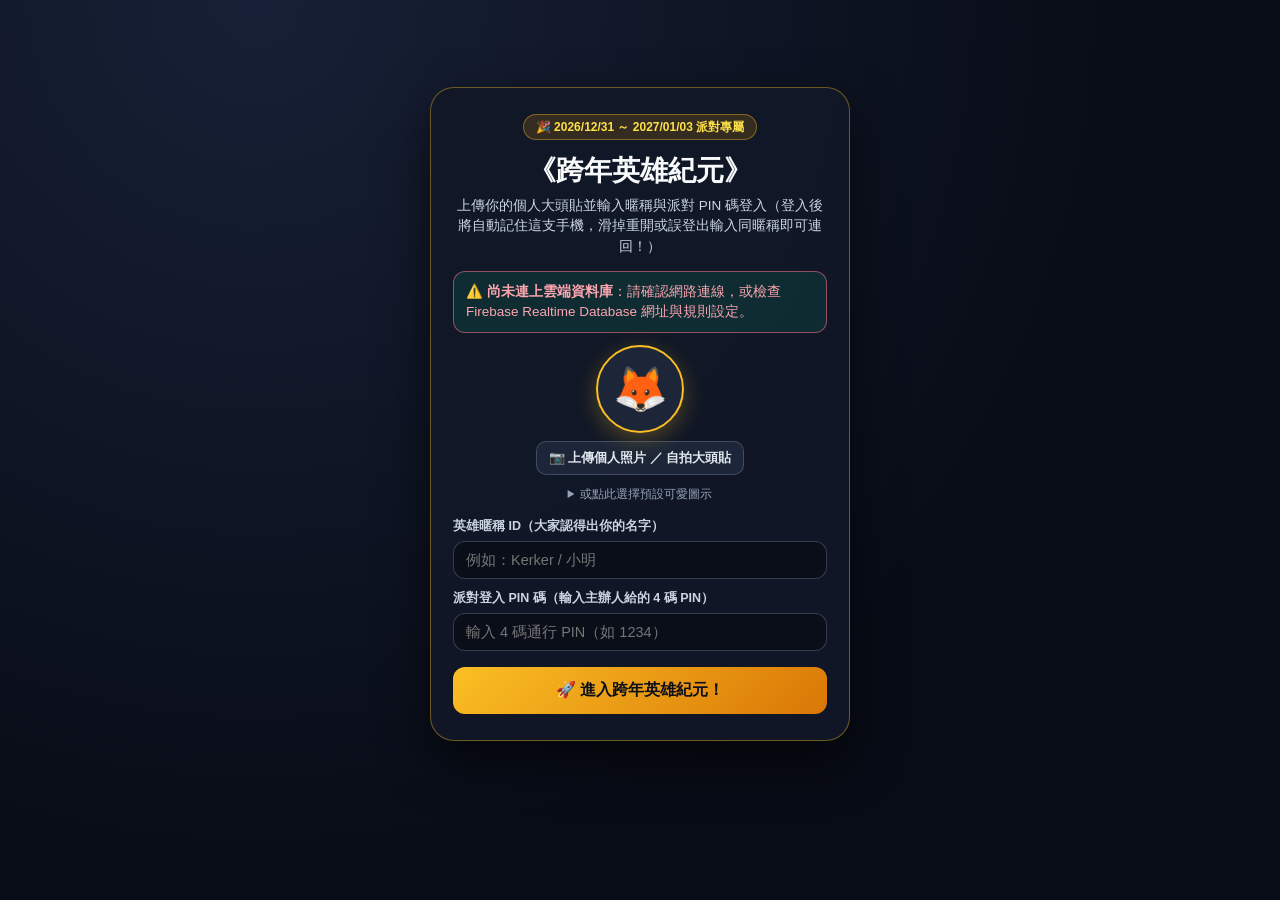
==== assets/web/index.html @ 6f7a02ef "Add files via upload" ====
<!DOCTYPE html>
<html lang="zh-Hant">
<head>
  <meta charset="UTF-8">
  <meta name="viewport" content="width=device-width, initial-scale=1.0, maximum-scale=5.0, user-scalable=yes, viewport-fit=cover">
  <meta name="apple-mobile-web-app-capable" content="yes">
  <meta name="apple-mobile-web-app-status-bar-style" content="black-translucent">
  <meta name="theme-color" content="#080c16">
  <link rel="manifest" href="manifest.json">
  <link rel="apple-touch-icon" href="assets/app_icon_192.png">
  <link rel="icon" type="image/png" href="assets/app_icon_192.png">
  <title>跨年英雄紀元 2026 ➜ 2027</title>
  <link rel="stylesheet" href="css/app.css">
</head>
<body>
  <div id="app-root">
    <div style="min-height:90vh;display:flex;align-items:center;justify-content:center;color:#fbbf24;font-weight:800;">
      🥂 正在載入《跨年英雄紀元》…
    </div>
  </div>

  <!-- 通用底部彈出視窗 -->
  <div id="party-modal" class="modal-backdrop hidden" onclick="if(event.target===this) PartyGamesUI.closeModal()">
    <div id="party-modal-body" class="modal-sheet"></div>
  </div>

  <!-- 高清攻略圖卡全螢幕點擊放大檢視器 -->
  <div id="zoom-lightbox" class="zoom-lightbox hidden" onclick="if(event.target===this) PartyApp.closeImageZoom()">
    <div class="zoom-topbar">
      <span id="zoom-title" class="zoom-title-txt">📖 攻略圖卡放大檢視</span>
      <div class="zoom-controls">
        <button class="btn btn-secondary btn-xs" onclick="PartyApp.setImageZoomScale(1)">1x</button>
        <button class="btn btn-secondary btn-xs" onclick="PartyApp.setImageZoomScale(1.85)">2x</button>
        <button class="btn btn-secondary btn-xs" onclick="PartyApp.setImageZoomScale(2.7)">3x</button>
        <button class="btn btn-gold btn-xs" onclick="PartyApp.closeImageZoom()">✕ 關閉</button>
      </div>
    </div>
    <div id="zoom-scroll-area" class="zoom-scroll-area">
      <img id="zoom-target-img" src="" alt="放大檢視" class="zoom-target-img" onclick="PartyApp.cycleImageZoomScale()">
    </div>
    <div class="zoom-hint-bar">💡 點擊圖片或上方 1x / 2x / 3x 切換放大倍率，單指滑動捲動閱讀，亦支援雙指縮放</div>
  </div>

  <!-- 賽局結束 3 秒勝負開獎彈窗 (不跳動畫面捲軸！) -->
  <div id="result-splash" class="result-splash hidden" onclick="PartyApp.closeResultSplash()">
    <div id="result-splash-card" class="result-splash-card" onclick="event.stopPropagation()"></div>
  </div>

  <!-- 頂部浮動通知 Toast -->
  <div id="app-toast" class="toast"></div>

  <script src="js/questionBanks.js"></script>
  <script src="js/config.js"></script>
  <script src="js/db.js"></script>
  <script src="js/engine.js"></script>
  <script src="js/partyGames.js"></script>
  <script src="js/themeGames.js"></script>
  <script src="js/gmConsole.js"></script>
  <script src="js/app.js"></script>
</body>
</html>
---- assets/web/css/app.css ----
:root {
  --bg: #080c16;
  --card: #111827;
  --card-2: #192236;
  --border: rgba(148, 163, 184, 0.22);
  --gold: #fbbf24;
  --gold-deep: #d97706;
  --cyan: #38bdf8;
  --rose: #fb7185;
  --emerald: #34d399;
  --text: #f8fafc;
  --muted: #94a3b8;
}

* {
  box-sizing: border-box;
  margin: 0;
  padding: 0;
  -webkit-tap-highlight-color: transparent;
}

html, body {
  width: 100%;
  max-width: 100%;
  overflow-x: hidden;
  background: radial-gradient(circle at 20% 0%, #172036 0%, #080c16 65%);
  color: var(--text);
  font-family: -apple-system, BlinkMacSystemFont, "Noto Sans TC", "PingFang TC", "Microsoft JhengHei", sans-serif;
  font-size: 15px;
  line-height: 1.5;
  min-height: 100vh;
}

.top-bar {
  position: sticky;
  top: 0;
  z-index: 50;
  background: rgba(11, 15, 25, 0.92);
  backdrop-filter: blur(12px);
  border-bottom: 1px solid rgba(251, 191, 36, 0.25);
  padding: calc(10px + env(safe-area-inset-top, 0px)) 14px 10px 14px;
}

.brand-row {
  max-width: 560px;
  margin: 0 auto;
  display: flex;
  justify-content: space-between;
  align-items: center;
  gap: 8px;
}

.brand-logo {
  font-weight: 900;
  font-size: 16.5px;
  color: #fff;
  letter-spacing: 0.3px;
  flex-shrink: 0;
  white-space: nowrap;
}

.top-status-group {
  display: flex;
  align-items: center;
  justify-content: flex-end;
  gap: 6px;
  min-width: 0;
  flex: 1;
}

.scene-indicator {
  font-size: 11.5px;
  font-weight: 700;
  padding: 3px 9px;
  border-radius: 999px;
  background: rgba(251, 191, 36, 0.16);
  border: 1px solid rgba(251, 191, 36, 0.4);
  color: #fde047;
  min-width: 0;
  max-width: 100%;
  white-space: nowrap;
  overflow: hidden;
  text-overflow: ellipsis;
}

.top-my-pt {
  font-size: 12px;
  font-weight: 900;
  color: #fef08a;
  background: rgba(245, 158, 11, 0.2);
  border: 1px solid rgba(251, 191, 36, 0.5);
  border-radius: 999px;
  padding: 3px 9px;
  cursor: pointer;
  white-space: nowrap;
  flex-shrink: 0;
}

.scene-indicator.sc-pre_event { background: rgba(56,189,248,0.16); border-color: rgba(56,189,248,0.45); color: #7dd3fc; }
.scene-indicator.sc-dining { background: rgba(16,185,129,0.18); border-color: rgba(52,211,153,0.45); color: #6ee7b7; }
.scene-indicator.sc-happy_hour { background: rgba(244,63,94,0.22); border-color: rgba(251,113,133,0.55); color: #fda4af; }
.scene-indicator.sc-viewer { background: rgba(168,85,247,0.22); border-color: rgba(192,132,252,0.55); color: #e9d5ff; }

.main-container {
  max-width: 560px;
  margin: 0 auto;
  padding: 14px 14px calc(86px + env(safe-area-inset-bottom, 0px)) 14px;
}

.bottom-nav {
  position: fixed;
  bottom: 0;
  left: 0;
  right: 0;
  z-index: 60;
  background: rgba(11, 15, 25, 0.96);
  backdrop-filter: blur(14px);
  border-top: 1px solid rgba(148, 163, 184, 0.2);
  display: grid;
  grid-template-columns: repeat(3, 1fr);
  max-width: 560px;
  margin: 0 auto;
  padding: 6px 8px calc(6px + env(safe-area-inset-bottom, 0px)) 8px;
}

.nav-item {
  background: none;
  border: none;
  color: var(--muted);
  display: flex;
  flex-direction: column;
  align-items: center;
  gap: 2px;
  font-size: 11.5px;
  font-weight: 700;
  padding: 4px 0;
  cursor: pointer;
}

.nav-item.active {
  color: var(--gold);
}

.nav-icon {
  font-size: 20px;
  position: relative;
}

.nav-dot {
  position: absolute;
  top: -3px;
  right: -10px;
  background: #e11d48;
  color: #fff;
  font-size: 10px;
  font-weight: 900;
  border-radius: 999px;
  padding: 0 5px;
  line-height: 15px;
}

/* Cards & Typography */
.section-card, .hero-profile-card, .table-card, .theme-stage-card {
  background: linear-gradient(180deg, rgba(23, 32, 53, 0.92) 0%, rgba(15, 22, 38, 0.95) 100%);
  border: 1px solid var(--border);
  border-radius: 18px;
  padding: 15px;
  margin-bottom: 13px;
  box-shadow: 0 10px 28px rgba(0, 0, 0, 0.35);
}

.hero-profile-card {
  border-color: rgba(251, 191, 36, 0.42);
}

.section-title {
  font-size: 16px;
  font-weight: 800;
  color: #fff;
  margin-bottom: 8px;
}

.sub-label {
  display: block;
  font-size: 12.5px;
  font-weight: 700;
  color: #cbd5e1;
  margin-bottom: 5px;
}

.muted-sm { font-size: 13.5px; color: #cbd5e1; }
.muted-xs { font-size: 12px; color: var(--muted); }
.gold-text { color: var(--gold); font-weight: 800; }
.cyan-text { color: var(--cyan); font-weight: 800; }

/* Onboarding */
.onboard-wrap {
  min-height: 92vh;
  display: flex;
  align-items: center;
  justify-content: center;
  padding: 18px;
}

.onboard-card {
  width: 100%;
  max-width: 420px;
  background: rgba(17, 24, 39, 0.95);
  border: 1.5px solid rgba(251, 191, 36, 0.4);
  border-radius: 24px;
  padding: 26px 22px;
  text-align: center;
  box-shadow: 0 20px 50px rgba(0, 0, 0, 0.6);
}

.eyebrow-tag {
  display: inline-block;
  font-size: 12px;
  font-weight: 700;
  color: #fde047;
  background: rgba(245, 158, 11, 0.16);
  border: 1px solid rgba(251, 191, 36, 0.4);
  padding: 3px 12px;
  border-radius: 999px;
}

.avatar-upload-placeholder {
  width: 82px;
  height: 82px;
  border-radius: 50%;
  border: 2px dashed rgba(251, 191, 36, 0.55);
  display: flex;
  flex-direction: column;
  align-items: center;
  justify-content: center;
  gap: 2px;
  color: #fde047;
  background: rgba(30, 41, 59, 0.6);
  font-size: 22px;
  line-height: 1.2;
}
.avatar-upload-placeholder small {
  font-size: 12px;
  font-weight: 700;
}

.avatar-img {
  border-radius: 50%;
  object-fit: cover;
  vertical-align: middle;
  background: #1e293b;
}

.avatar-fallback {
  display: inline-flex;
  align-items: center;
  justify-content: center;
  border-radius: 50%;
  background: linear-gradient(135deg, #d97706, #b45309);
  color: #fff;
  font-weight: 800;
  vertical-align: middle;
}

.avatar-emoji {
  display: inline-flex;
  align-items: center;
  justify-content: center;
  border-radius: 50%;
  background: radial-gradient(circle at 30% 25%, #273552 0%, #111827 85%);
  border: 1.5px solid rgba(251, 191, 36, 0.55);
  vertical-align: middle;
  line-height: 1;
  user-select: none;
  flex-shrink: 0;
}

.emoji-picker-grid {
  display: grid;
  grid-template-columns: repeat(6, 1fr);
  gap: 7px;
  margin-top: 8px;
}

.emoji-pick-btn {
  background: rgba(15, 23, 42, 0.85);
  border: 1.5px solid rgba(148, 163, 184, 0.25);
  border-radius: 12px;
  font-size: 23px;
  padding: 7px 0;
  cursor: pointer;
  line-height: 1.1;
  transition: transform 0.1s ease, border-color 0.15s ease;
}

.emoji-pick-btn.selected {
  border-color: var(--gold);
  background: rgba(245, 158, 11, 0.24);
  box-shadow: 0 0 12px rgba(251, 191, 36, 0.35);
  transform: scale(1.06);
}

.avatar-edit-dot {
  position: absolute;
  bottom: -2px;
  right: -2px;
  background: #0f172a;
  border: 1px solid var(--gold);
  border-radius: 50%;
  font-size: 12px;
  padding: 2px 4px;
}

/* Buttons & Inputs */
.input-dark {
  width: 100%;
  background: rgba(9, 13, 24, 0.85);
  border: 1px solid rgba(148, 163, 184, 0.32);
  color: #fff;
  border-radius: 12px;
  padding: 10px 12px;
  font-size: 14.5px;
  outline: none;
}

.input-dark:focus {
  border-color: var(--gold);
}

.btn {
  border: none;
  border-radius: 12px;
  padding: 10px 14px;
  font-size: 14.5px;
  font-weight: 800;
  cursor: pointer;
  transition: transform 0.08s ease, opacity 0.15s ease;
}

.btn:active { transform: scale(0.97); }
.btn:disabled { opacity: 0.45; cursor: not-allowed; }

.btn-gold { background: linear-gradient(135deg, #fbbf24, #d97706); color: #0b0f19; }
.btn-primary { background: linear-gradient(135deg, #38bdf8, #0284c7); color: #fff; }
.btn-emerald { background: linear-gradient(135deg, #34d399, #059669); color: #052e16; }
.btn-rose { background: linear-gradient(135deg, #fb7185, #e11d48); color: #fff; }
.btn-cyan { background: linear-gradient(135deg, #38bdf8, #0369a1); color: #fff; }
.btn-danger { background: rgba(225, 29, 72, 0.22); border: 1px solid rgba(251, 113, 133, 0.5); color: #fda4af; }
.btn-secondary { background: rgba(30, 41, 59, 0.9); border: 1px solid rgba(148, 163, 184, 0.3); color: #e2e8f0; }
.btn-ghost { background: transparent; border: 1px solid rgba(148, 163, 184, 0.28); color: #cbd5e1; }
.btn-sm { padding: 7px 12px; font-size: 13px; border-radius: 10px; }
.btn-xs { padding: 5px 10px; font-size: 12px; border-radius: 8px; }

.btn-icon {
  background: rgba(30, 41, 59, 0.8);
  border: 1px solid var(--border);
  color: #e2e8f0;
  border-radius: 8px;
  padding: 4px 8px;
  cursor: pointer;
}

.btn-copy {
  background: rgba(56, 189, 248, 0.18);
  border: 1px solid rgba(56, 189, 248, 0.4);
  color: #7dd3fc;
  border-radius: 6px;
  padding: 2px 8px;
  font-size: 11.5px;
  margin-left: 6px;
  cursor: pointer;
}

/* Dashboard Elements */
.profile-top {
  display: flex;
  align-items: center;
  gap: 12px;
  margin-bottom: 12px;
}

.room-pill {
  font-size: 12px;
  font-weight: 700;
  background: rgba(56, 189, 248, 0.16);
  border: 1px solid rgba(56, 189, 248, 0.38);
  color: #7dd3fc;
  padding: 2px 9px;
  border-radius: 999px;
}

.blind-stats-grid {
  display: grid;
  grid-template-columns: 1fr 1fr;
  gap: 10px;
}

.stat-tile {
  background: rgba(9, 13, 24, 0.72);
  border: 1px solid rgba(148, 163, 184, 0.2);
  border-radius: 14px;
  padding: 10px 12px;
}

.stat-label { font-size: 12px; color: var(--muted); }
.stat-val { font-size: 20px; margin-top: 2px; }

.thigh-locked-bar {
  margin-top: 10px;
  padding: 9px 12px;
  border-radius: 12px;
  background: rgba(30, 41, 59, 0.65);
  border: 1px dashed rgba(148, 163, 184, 0.35);
  font-size: 12.5px;
  color: #cbd5e1;
  text-align: center;
}

.peek-card {
  background: linear-gradient(135deg, rgba(245, 158, 11, 0.15), rgba(124, 58, 237, 0.15));
  border: 1.5px dashed rgba(251, 191, 36, 0.55);
  border-radius: 14px;
  padding: 11px 14px;
  text-align: center;
  cursor: pointer;
  user-select: none;
}

.peek-card .peek-secret { display: none; }
.peek-card.revealed .peek-hint { display: none; }
.peek-card.revealed .peek-secret { display: block; color: #fef08a; font-weight: 700; }

.thigh-reveal-row {
  display: flex;
  justify-content: space-around;
  flex-wrap: wrap;
  gap: 8px;
}

.villa-grid {
  display: flex;
  flex-direction: column;
  gap: 6px;
  font-size: 13.5px;
}

.villa-grid code {
  background: rgba(9, 13, 24, 0.8);
  padding: 2px 6px;
  border-radius: 6px;
  color: #fde047;
}

.members-wall {
  display: grid;
  grid-template-columns: repeat(auto-fill, minmax(82px, 1fr));
  gap: 10px;
}

.member-tile {
  background: rgba(9, 13, 24, 0.65);
  border: 1px solid rgba(148, 163, 184, 0.18);
  border-radius: 14px;
  padding: 10px 6px;
  text-align: center;
}

.member-name {
  font-weight: 700;
  font-size: 13px;
  margin-top: 5px;
  white-space: nowrap;
  overflow: hidden;
  text-overflow: ellipsis;
}

.badge-earned {
  display: inline-block;
  background: rgba(245, 158, 11, 0.2);
  border: 1px solid rgba(251, 191, 36, 0.5);
  color: #fde047;
  border-radius: 999px;
  padding: 3px 10px;
  font-size: 12.5px;
  font-weight: 700;
}

.timeline-list {
  display: flex;
  flex-direction: column;
  gap: 8px;
}

.timeline-item {
  display: flex;
  gap: 10px;
  padding: 9px 10px;
  border-radius: 12px;
  background: rgba(9, 13, 24, 0.55);
  border: 1px solid rgba(148, 163, 184, 0.15);
}

.timeline-item.current {
  border-color: var(--gold);
  background: rgba(245, 158, 11, 0.14);
}

.tl-time {
  min-width: 84px;
  font-size: 11.5px;
  color: #fde047;
}

.tl-title { font-weight: 700; font-size: 13.5px; }

/* Stage & Party Game Tables */
.party-banner {
  background: linear-gradient(135deg, rgba(30, 41, 59, 0.9), rgba(15, 23, 42, 0.95));
  border: 1.5px solid rgba(251, 191, 36, 0.4);
  border-radius: 18px;
  padding: 14px;
  margin-bottom: 12px;
}

.party-banner.happy-hour, .hh-border {
  border-color: rgba(244, 63, 94, 0.7) !important;
  box-shadow: 0 0 22px rgba(244, 63, 94, 0.22);
}

.party-banner-top, .table-header, .ss-top {
  display: flex;
  justify-content: space-between;
  align-items: center;
  gap: 8px;
  flex-wrap: wrap;
}

.scene-pill, .badge-pill {
  display: inline-block;
  padding: 3px 10px;
  border-radius: 999px;
  font-size: 12px;
  font-weight: 800;
  background: rgba(56, 189, 248, 0.18);
  color: #7dd3fc;
}

.pill-gold { background: rgba(245, 158, 11, 0.22); color: #fde047; }
.pill-fire { background: rgba(225, 29, 72, 0.28); color: #fda4af; }
.pill-pink { background: rgba(236, 72, 153, 0.24); color: #f9a8d4; }
.pill-cyan { background: rgba(14, 165, 233, 0.22); color: #7dd3fc; }

.hh-tag {
  display: inline-block;
  background: #e11d48;
  color: #fff;
  font-size: 11px;
  font-weight: 800;
  padding: 2px 7px;
  border-radius: 6px;
  margin-left: 4px;
}

.status-badge {
  font-size: 12px;
  font-weight: 800;
  padding: 3px 9px;
  border-radius: 8px;
  background: rgba(251, 191, 36, 0.18);
  color: #fde047;
}

.game-chip { font-weight: 800; font-size: 16px; color: #fff; }

.part-chips {
  display: flex;
  flex-wrap: wrap;
  gap: 6px;
}

.part-chip {
  display: inline-flex;
  align-items: center;
  gap: 5px;
  background: rgba(9, 13, 24, 0.78);
  border: 1px solid rgba(148, 163, 184, 0.28);
  border-radius: 999px;
  padding: 4px 10px 4px 5px;
  font-size: 12.5px;
}

.part-chip.scoring { border-color: rgba(52, 211, 153, 0.5); }
.part-chip.fun-only { border-style: dashed; opacity: 0.85; }
.part-chip small { color: var(--gold); font-size: 11px; }
.team-badge { font-style: normal; font-size: 11px; background: rgba(56,189,248,0.2); color: #7dd3fc; padding: 0 5px; border-radius: 4px; }

.open-actions { margin-top: 10px; display: flex; flex-direction: column; gap: 8px; }
.host-row { display: flex; gap: 8px; flex-wrap: wrap; align-items: center; }

.betting-panel {
  margin-top: 12px;
  padding-top: 10px;
  border-top: 1px dashed rgba(148, 163, 184, 0.25);
}

.bet-header {
  display: flex;
  justify-content: space-between;
  flex-wrap: wrap;
  font-size: 12.5px;
  font-weight: 700;
  color: #fde047;
  margin-bottom: 6px;
}

.bet-btn-grid, .grid-2-btns, .owner-pick-grid {
  display: grid;
  grid-template-columns: repeat(2, 1fr);
  gap: 8px;
}

.btn-bet {
  background: rgba(245, 158, 11, 0.16);
  border: 1px solid rgba(251, 191, 36, 0.45);
  color: #fef08a;
  font-size: 13px;
}

.my-bet-tag {
  background: rgba(16, 185, 129, 0.16);
  border: 1px solid rgba(52, 211, 153, 0.45);
  color: #a7f3d0;
  padding: 7px 10px;
  border-radius: 10px;
  font-size: 13px;
}

.locked-bet-msg {
  background: rgba(30, 41, 59, 0.8);
  border: 1px solid rgba(148, 163, 184, 0.3);
  color: #cbd5e1;
  padding: 8px 10px;
  border-radius: 10px;
  font-size: 12.5px;
}

.empty-card, .dining-hero-card, .nye-fireworks-card {
  background: rgba(17, 24, 39, 0.9);
  border: 1.5px dashed rgba(251, 191, 36, 0.4);
  border-radius: 20px;
  padding: 24px 16px;
  text-align: center;
}

.nye-fireworks-card {
  border-style: solid;
  border-color: rgba(251, 191, 36, 0.7);
  background: radial-gradient(circle at 50% 0%, rgba(225, 29, 72, 0.32), rgba(15, 23, 42, 0.95));
}

.btn-redpacket {
  background: linear-gradient(135deg, #ef4444, #b91c1c);
  border: 2px solid #fde047;
  color: #fef08a;
  font-size: 17px;
  padding: 14px 20px;
  border-radius: 16px;
  box-shadow: 0 8px 24px rgba(239, 68, 68, 0.45);
  margin-top: 8px;
}

.quota-grid {
  display: flex;
  flex-direction: column;
  gap: 6px;
}

.quota-item, .history-row, .gm-player-row {
  display: flex;
  justify-content: space-between;
  align-items: center;
  gap: 8px;
  padding: 7px 0;
  border-bottom: 1px solid rgba(148, 163, 184, 0.12);
  font-size: 13px;
}

.quota-badges { display: flex; gap: 5px; flex-wrap: wrap; }
.q-tag { font-size: 11px; font-weight: 700; padding: 2px 7px; border-radius: 6px; }
.q-ok { background: rgba(16,185,129,0.18); color: #6ee7b7; }
.q-bet { background: rgba(245,158,11,0.2); color: #fcd34d; }
.q-muted { background: rgba(148,163,184,0.18); color: #cbd5e1; }
.q-lock { background: rgba(244,63,94,0.2); color: #fda4af; }

/* Mini Game Components */
.mini-game-box {
  background: rgba(9, 13, 24, 0.72);
  border: 1px solid rgba(148, 163, 184, 0.22);
  border-radius: 14px;
  padding: 13px;
  margin-bottom: 10px;
}

.mini-mode-switch, .gm-nav {
  display: flex;
  gap: 6px;
  overflow-x: auto;
  padding-bottom: 4px;
  margin-bottom: 8px;
}

.chip-btn, .chip-select {
  background: rgba(30, 41, 59, 0.85);
  border: 1px solid rgba(148, 163, 184, 0.3);
  color: #e2e8f0;
  padding: 6px 11px;
  border-radius: 999px;
  font-size: 12.5px;
  font-weight: 700;
  white-space: nowrap;
  cursor: pointer;
}

.chip-btn.active, .chip-select.selected {
  background: var(--gold);
  border-color: var(--gold);
  color: #0b0f19;
}

.qd-pad {
  border-radius: 16px;
  padding: 28px 14px;
  text-align: center;
  cursor: pointer;
  user-select: none;
  margin: 10px 0;
}

.qd-pad.armed {
  background: rgba(30, 41, 59, 0.9);
  border: 2px dashed #fbbf24;
}

.qd-pad.fired {
  background: linear-gradient(135deg, #e11d48, #be123c);
  border: 2px solid #fde047;
  color: #fff;
}

.qd-results {
  display: flex;
  justify-content: space-around;
  font-size: 13.5px;
  margin-top: 6px;
}

.bomb-range, .timer-giant {
  text-align: center;
  font-size: 32px;
  font-weight: 900;
  color: var(--gold);
  margin: 6px 0;
}

.timer-giant.time-up { color: #fb7185; }
.bomb-input-row { display: flex; gap: 8px; }

.rps-score {
  display: flex;
  justify-content: space-between;
  align-items: center;
  font-size: 17px;
  padding: 6px 10px;
  background: rgba(30, 41, 59, 0.65);
  border-radius: 12px;
}

.rps-btns, .countdown-selector {
  display: grid;
  grid-template-columns: repeat(3, 1fr);
  gap: 8px;
  margin-top: 8px;
}

.q-title { font-size: 16.5px; font-weight: 800; color: #fff; margin: 8px 0; }

.opt-grid {
  display: flex;
  flex-direction: column;
  gap: 7px;
}

.opt-btn {
  text-align: left;
  background: rgba(30, 41, 59, 0.85);
  border: 1px solid rgba(148, 163, 184, 0.3);
  color: #f8fafc;
  padding: 10px 12px;
  border-radius: 12px;
  font-size: 14px;
  cursor: pointer;
}

.opt-btn.selected {
  border-color: var(--gold);
  background: rgba(245, 158, 11, 0.24);
  color: #fef08a;
}

.spectrum-bar, .wl-spectrum {
  display: flex;
  justify-content: space-between;
  align-items: center;
  gap: 8px;
  background: rgba(30, 41, 59, 0.75);
  border-radius: 12px;
  padding: 8px 10px;
  font-size: 12px;
  color: #fde047;
  margin: 8px 0;
}

.wl-end { width: 36%; font-weight: 700; color: #f8fafc; }
.wl-end.right { text-align: right; }
.wl-arrow { font-size: 11px; color: var(--gold); text-align: center; }

.party-slider {
  width: 100%;
  accent-color: #fbbf24;
  height: 28px;
}

.ito-row, .stage-item, .mission-card, .sched-edit-item {
  background: rgba(17, 24, 39, 0.85);
  border: 1px solid rgba(148, 163, 184, 0.2);
  border-radius: 12px;
  padding: 10px 12px;
  margin-top: 7px;
}

.mission-card.done {
  border-color: rgba(52, 211, 153, 0.5);
  opacity: 0.78;
}

.story-quote {
  font-size: 17px;
  font-weight: 800;
  color: #fef08a;
  background: rgba(245, 158, 11, 0.12);
  border-left: 4px solid var(--gold);
  padding: 10px 12px;
  border-radius: 8px;
  margin: 10px 0;
}

.stealth-owner-hint {
  font-size: 11.5px;
  color: #94a3b8;
  background: rgba(15, 23, 42, 0.9);
  padding: 5px 8px;
  border-radius: 8px;
  margin-bottom: 8px;
}

.reveal-card, .settle-confirm-box, .toast-inline {
  background: rgba(16, 185, 129, 0.13);
  border: 1px solid rgba(52, 211, 153, 0.4);
  border-radius: 12px;
  padding: 10px 12px;
  font-size: 13.5px;
}

.manual-settle-details {
  margin-top: 8px;
  font-size: 13px;
  color: #cbd5e1;
}

.manual-settle-details summary { cursor: pointer; font-weight: 700; color: #fde047; }

.fig-slots-grid {
  display: grid;
  grid-template-columns: repeat(2, 1fr);
  gap: 8px;
  margin-top: 8px;
}

.fig-slot {
  background: rgba(30, 41, 59, 0.75);
  border: 1px dashed rgba(148, 163, 184, 0.35);
  border-radius: 12px;
  padding: 9px;
  text-align: center;
}

.fig-slot.found { border-style: solid; border-color: var(--emerald); }
.fig-thumb { width: 100%; max-width: 120px; height: 72px; object-fit: cover; border-radius: 8px; margin-top: 4px; }

/* Verification Banner */
.verify-alert-box {
  max-width: 560px;
  margin: 8px auto 0 auto;
  padding: 0 14px;
}

.verify-item {
  background: linear-gradient(90deg, rgba(180, 83, 9, 0.35), rgba(30, 41, 59, 0.95));
  border: 1.5px solid var(--gold);
  border-radius: 14px;
  padding: 10px 12px;
  margin-bottom: 8px;
  display: flex;
  justify-content: space-between;
  align-items: center;
  gap: 10px;
  font-size: 13px;
}

/* Final Viewer Leaderboard */
.final-rank-card {
  background: rgba(9, 13, 24, 0.78);
  border: 1px solid rgba(148, 163, 184, 0.25);
  border-radius: 14px;
  padding: 12px;
  margin-top: 9px;
}

.final-rank-card.champion {
  border: 2px solid var(--gold);
  background: linear-gradient(135deg, rgba(245, 158, 11, 0.2), rgba(15, 23, 42, 0.9));
}

.fr-top {
  display: flex;
  justify-content: space-between;
  align-items: center;
}

.rank-num { font-size: 20px; font-weight: 900; color: var(--gold); min-width: 30px; }
.final-pt { font-size: 22px; font-weight: 900; color: #fef08a; }
.final-pt small { font-size: 12px; }

.fr-thighs {
  display: flex;
  justify-content: space-between;
  flex-wrap: wrap;
  gap: 6px;
  margin-top: 8px;
  padding-top: 6px;
  border-top: 1px dashed rgba(148, 163, 184, 0.2);
  font-size: 12px;
  color: #cbd5e1;
}

.guide-poster-img {
  width: 100%;
  height: auto;
  border-radius: 14px;
  border: 1px solid rgba(251, 191, 36, 0.3);
}

.zoomable-img {
  cursor: zoom-in;
  transition: transform 0.15s ease, border-color 0.15s ease;
}

.zoomable-img:active {
  transform: scale(0.99);
  border-color: var(--gold);
}

/* Top Collapsible Schedule Card */
.top-schedule-card {
  border-color: rgba(56, 189, 248, 0.45);
  background: linear-gradient(180deg, rgba(19, 32, 56, 0.96) 0%, rgba(12, 19, 35, 0.96) 100%);
  padding: 12px 14px;
}

.top-schedule-details > summary {
  list-style: none;
  cursor: pointer;
  user-select: none;
}

.top-schedule-details > summary::-webkit-details-marker {
  display: none;
}

.sched-summary-row {
  display: flex;
  justify-content: space-between;
  align-items: center;
  gap: 8px;
}

.sched-toggle-pill {
  font-size: 11.5px;
  font-weight: 800;
  color: #7dd3fc;
  background: rgba(56, 189, 248, 0.15);
  border: 1px solid rgba(56, 189, 248, 0.38);
  padding: 3px 9px;
  border-radius: 999px;
  white-space: nowrap;
}

.top-schedule-details[open] .sched-toggle-pill .closed-txt { display: none; }
.top-schedule-details:not([open]) .sched-toggle-pill .open-txt { display: none; }

/* LINE Album Checkboxes */
.line-check-box {
  display: flex;
  align-items: flex-start;
  gap: 8px;
  background: rgba(16, 185, 129, 0.13);
  border: 1px solid rgba(52, 211, 153, 0.45);
  border-radius: 12px;
  padding: 10px 12px;
  margin-bottom: 12px;
  font-size: 13px;
  color: #d1fae5;
  cursor: pointer;
}

.line-check-box input[type="checkbox"] {
  width: 18px;
  height: 18px;
  margin-top: 2px;
  accent-color: #10b981;
  flex-shrink: 0;
}

.fig-line-chk {
  display: flex;
  align-items: center;
  justify-content: center;
  gap: 5px;
  margin-top: 6px;
  font-size: 11.5px;
  color: #a7f3d0;
  cursor: pointer;
}

.gm-logout-bar {
  display: flex;
  justify-content: space-between;
  align-items: center;
  gap: 8px;
  background: rgba(245, 158, 11, 0.14);
  border: 1px solid rgba(251, 191, 36, 0.45);
  border-radius: 12px;
  padding: 8px 12px;
  margin-bottom: 10px;
  font-size: 13px;
  color: #fde047;
}

/* Game Rules & Scoring Guide Box */
.rule-guide-box {
  background: rgba(9, 14, 28, 0.78);
  border: 1px solid rgba(56, 189, 248, 0.35);
  border-radius: 12px;
  padding: 9px 12px;
  margin-bottom: 10px;
  font-size: 12.8px;
  line-height: 1.5;
  color: #e2e8f0;
}

.rule-guide-box > summary {
  cursor: pointer;
  font-weight: 800;
  color: #7dd3fc;
  user-select: none;
}

.rule-guide-box[open] > summary {
  margin-bottom: 7px;
  padding-bottom: 6px;
  border-bottom: 1px dashed rgba(148, 163, 184, 0.22);
}

.rule-block-inner {
  font-size: 12.6px;
  color: #e2e8f0;
}

.rule-ul {
  padding-left: 16px;
  margin: 0;
  display: flex;
  flex-direction: column;
  gap: 3px;
}

.quota-details-card {
  border-bottom: 1px solid rgba(148, 163, 184, 0.14);
  padding-bottom: 2px;
}

.quota-details-card > summary::-webkit-details-marker {
  display: none;
}

.qd-multi-list {
  display: flex;
  flex-direction: column;
  gap: 5px;
  margin-top: 8px;
}

.qd-multi-row {
  display: flex;
  justify-content: space-between;
  align-items: center;
  background: rgba(15, 23, 42, 0.72);
  border: 1px solid rgba(148, 163, 184, 0.18);
  border-radius: 10px;
  padding: 6px 10px;
  font-size: 13px;
}

/* GM Audit Log & Manual Points Cards */
.audit-card {
  background: rgba(9, 13, 24, 0.78);
  border: 1px solid rgba(148, 163, 184, 0.22);
  border-radius: 14px;
  padding: 11px 12px;
  margin-bottom: 9px;
}

.audit-card.audit-gm {
  border-color: rgba(251, 191, 36, 0.5);
  background: rgba(245, 158, 11, 0.08);
}

.audit-delta-chips {
  display: flex;
  flex-wrap: wrap;
  gap: 6px;
  margin-top: 7px;
}

.delta-chip {
  font-size: 12px;
  font-weight: 800;
  padding: 3px 9px;
  border-radius: 999px;
  background: rgba(30, 41, 59, 0.9);
  border: 1px solid rgba(148, 163, 184, 0.3);
  color: #cbd5e1;
}

.delta-chip.pos {
  background: rgba(16, 185, 129, 0.18);
  border-color: rgba(52, 211, 153, 0.48);
  color: #6ee7b7;
}

.delta-chip.neg {
  background: rgba(244, 63, 94, 0.18);
  border-color: rgba(251, 113, 133, 0.48);
  color: #fda4af;
}

/* Online-Game Launch Countdown Card */
.launch-countdown-card {
  background: radial-gradient(circle at 50% 0%, rgba(56, 189, 248, 0.24), rgba(11, 18, 34, 0.98) 72%);
  border: 1.5px solid rgba(251, 191, 36, 0.55);
  border-radius: 20px;
  padding: 20px 14px;
  text-align: center;
  box-shadow: 0 14px 36px rgba(0, 0, 0, 0.5);
  margin-bottom: 14px;
}

.lcd-grid {
  display: grid;
  grid-template-columns: repeat(4, 1fr);
  gap: 8px;
  max-width: 360px;
  margin: 12px auto 10px auto;
}

.lcd-tile {
  background: linear-gradient(180deg, rgba(15, 23, 42, 0.95), rgba(4, 8, 18, 0.98));
  border: 1px solid rgba(56, 189, 248, 0.42);
  border-radius: 14px;
  padding: 10px 4px 8px 4px;
  box-shadow: inset 0 1px 0 rgba(255, 255, 255, 0.08);
}

.lcd-num {
  font-size: 26px;
  font-weight: 900;
  font-variant-numeric: tabular-nums;
  color: #fde047;
  line-height: 1.1;
  text-shadow: 0 0 14px rgba(251, 191, 36, 0.35);
}

.lcd-unit {
  font-size: 11px;
  font-weight: 700;
  color: #7dd3fc;
  margin-top: 3px;
}

/* Friendly Schedule Cards & Custom Time Picker */
.sched-day-group {
  margin-bottom: 14px;
}

.sched-day-header {
  font-size: 13px;
  font-weight: 900;
  color: #7dd3fc;
  margin: 10px 0 6px 2px;
  display: flex;
  align-items: center;
  gap: 6px;
}

.sched-friendly-card {
  background: rgba(11, 17, 30, 0.82);
  border: 1px solid rgba(148, 163, 184, 0.22);
  border-radius: 14px;
  padding: 11px 12px;
  margin-bottom: 8px;
}

.time-range-row {
  display: flex;
  align-items: center;
  gap: 6px;
  margin-bottom: 8px;
  flex-wrap: wrap;
}

.time-pick-btn {
  flex: 1;
  min-width: 120px;
  background: rgba(30, 41, 59, 0.9);
  border: 1px solid rgba(56, 189, 248, 0.42);
  border-radius: 10px;
  padding: 7px 10px;
  color: #f8fafc;
  font-size: 13px;
  font-weight: 800;
  cursor: pointer;
  display: flex;
  justify-content: space-between;
  align-items: center;
  gap: 4px;
}

.time-pick-btn:active {
  transform: scale(0.98);
  border-color: var(--gold);
}

.tp-hour-grid {
  display: grid;
  grid-template-columns: repeat(6, 1fr);
  gap: 5px;
  margin-top: 6px;
}

.tp-min-grid {
  display: grid;
  grid-template-columns: repeat(6, 1fr);
  gap: 5px;
  margin-top: 6px;
}

.tp-cell {
  background: rgba(30, 41, 59, 0.85);
  border: 1px solid rgba(148, 163, 184, 0.25);
  border-radius: 9px;
  padding: 8px 0;
  color: #e2e8f0;
  font-size: 13px;
  font-weight: 800;
  text-align: center;
  cursor: pointer;
}

.tp-cell.active {
  background: rgba(245, 158, 11, 0.28);
  border-color: var(--gold);
  color: #fef08a;
}

/* Rehearsal Dual-Clock Time Machine */
.clock-compare-box {
  background: rgba(9, 13, 24, 0.85);
  border: 1px solid rgba(56, 189, 248, 0.35);
  border-radius: 14px;
  padding: 12px;
  margin-bottom: 12px;
}

.clock-row {
  display: flex;
  justify-content: space-between;
  align-items: center;
  padding: 5px 0;
  font-size: 13px;
  font-variant-numeric: tabular-nums;
}

/* Photo Upload Ring */
.avatar-upload-ring {
  width: 88px;
  height: 88px;
  border-radius: 50%;
  margin: 0 auto 8px auto;
  border: 2.5px solid var(--gold);
  box-shadow: 0 6px 22px rgba(251, 191, 36, 0.28);
  display: flex;
  align-items: center;
  justify-content: center;
  overflow: hidden;
  background: rgba(30, 41, 59, 0.9);
  cursor: pointer;
  position: relative;
}

.avatar-upload-ring img {
  width: 100%;
  height: 100%;
  object-fit: cover;
}

/* 3-Second Post-Game Victory/Defeat Result Splash */
.result-splash {
  position: fixed;
  inset: 0;
  z-index: 240;
  background: rgba(4, 8, 18, 0.82);
  backdrop-filter: blur(8px);
  display: flex;
  align-items: center;
  justify-content: center;
  padding: 18px;
  animation: splashFadeIn 0.18s ease-out;
}

.result-splash.hidden {
  display: none;
}

.result-splash-card {
  width: 100%;
  max-width: 400px;
  background: radial-gradient(circle at 50% 0%, rgba(245, 158, 11, 0.28), rgba(15, 23, 42, 0.98) 72%);
  border: 2px solid var(--gold);
  border-radius: 24px;
  padding: 24px 20px 18px 20px;
  text-align: center;
  box-shadow: 0 24px 60px rgba(0, 0, 0, 0.75);
  position: relative;
  overflow: hidden;
}

.result-splash-bar {
  height: 4px;
  background: linear-gradient(90deg, #fbbf24, #38bdf8);
  border-radius: 999px;
  margin-top: 16px;
  transform-origin: left center;
  animation: splashCountdown 3s linear forwards;
}

@keyframes splashFadeIn {
  from { opacity: 0; transform: scale(0.94); }
  to { opacity: 1; transform: scale(1); }
}

@keyframes splashCountdown {
  from { transform: scaleX(1); }
  to { transform: scaleX(0); }
}

/* Full-screen Zoom Lightbox */
.zoom-lightbox {
  position: fixed;
  inset: 0;
  z-index: 260;
  background: rgba(4, 7, 15, 0.96);
  display: flex;
  flex-direction: column;
}

.zoom-lightbox.hidden {
  display: none;
}

.zoom-topbar {
  display: flex;
  justify-content: space-between;
  align-items: center;
  gap: 8px;
  padding: calc(10px + env(safe-area-inset-top, 0px)) 14px 10px 14px;
  background: rgba(15, 23, 42, 0.95);
  border-bottom: 1px solid rgba(251, 191, 36, 0.35);
}

.zoom-title-txt {
  font-size: 14px;
  font-weight: 800;
  color: #fde047;
  white-space: nowrap;
  overflow: hidden;
  text-overflow: ellipsis;
}

.zoom-controls {
  display: flex;
  gap: 6px;
  flex-shrink: 0;
}

.zoom-scroll-area {
  flex: 1;
  overflow: auto;
  -webkit-overflow-scrolling: touch;
  padding: 12px;
  text-align: center;
}

.zoom-target-img {
  width: 100%;
  max-width: none;
  height: auto;
  border-radius: 10px;
  display: inline-block;
  cursor: zoom-in;
  transition: width 0.16s ease;
}

.zoom-hint-bar {
  text-align: center;
  font-size: 11.5px;
  color: #cbd5e1;
  padding: 8px 12px calc(10px + env(safe-area-inset-bottom, 0px)) 12px;
  background: rgba(15, 23, 42, 0.95);
  border-top: 1px solid rgba(148, 163, 184, 0.2);
}

.chk-row {
  padding: 6px 0;
  font-size: 13.5px;
  border-bottom: 1px solid rgba(148, 163, 184, 0.12);
}

/* Modal & Toast */
.modal-backdrop {
  position: fixed;
  inset: 0;
  z-index: 100;
  background: rgba(0, 0, 0, 0.76);
  display: flex;
  align-items: flex-end;
  justify-content: center;
}

.modal-backdrop.hidden { display: none; }

.modal-sheet {
  width: 100%;
  max-width: 560px;
  max-height: 88vh;
  overflow-y: auto;
  background: #111827;
  border-top: 2px solid var(--gold);
  border-radius: 22px 22px 0 0;
  padding: 18px 16px calc(22px + env(safe-area-inset-bottom, 0px)) 16px;
}

.modal-head {
  display: flex;
  justify-content: space-between;
  align-items: center;
  margin-bottom: 12px;
}

.btn-close {
  background: rgba(148, 163, 184, 0.2);
  border: none;
  color: #fff;
  width: 30px;
  height: 30px;
  border-radius: 50%;
  cursor: pointer;
}

.create-game-list {
  display: flex;
  flex-direction: column;
  gap: 7px;
  max-height: 270px;
  overflow-y: auto;
}

.create-game-item {
  background: rgba(30, 41, 59, 0.65);
  border: 1.5px solid rgba(148, 163, 184, 0.22);
  border-radius: 12px;
  padding: 9px 12px;
  cursor: pointer;
}

.create-game-item.active {
  border-color: var(--gold);
  background: rgba(245, 158, 11, 0.16);
}

.toast {
  position: fixed;
  top: calc(58px + env(safe-area-inset-top, 0px));
  left: 50%;
  transform: translateX(-50%) translateY(-20px);
  z-index: 200;
  background: rgba(15, 23, 42, 0.96);
  border: 1.5px solid var(--gold);
  color: #fef08a;
  font-size: 13.5px;
  font-weight: 700;
  padding: 9px 16px;
  border-radius: 999px;
  box-shadow: 0 10px 25px rgba(0, 0, 0, 0.55);
  opacity: 0;
  pointer-events: none;
  transition: all 0.22s ease;
  max-width: 92vw;
  text-align: center;
}

.toast.show {
  opacity: 1;
  transform: translateX(-50%) translateY(0);
}
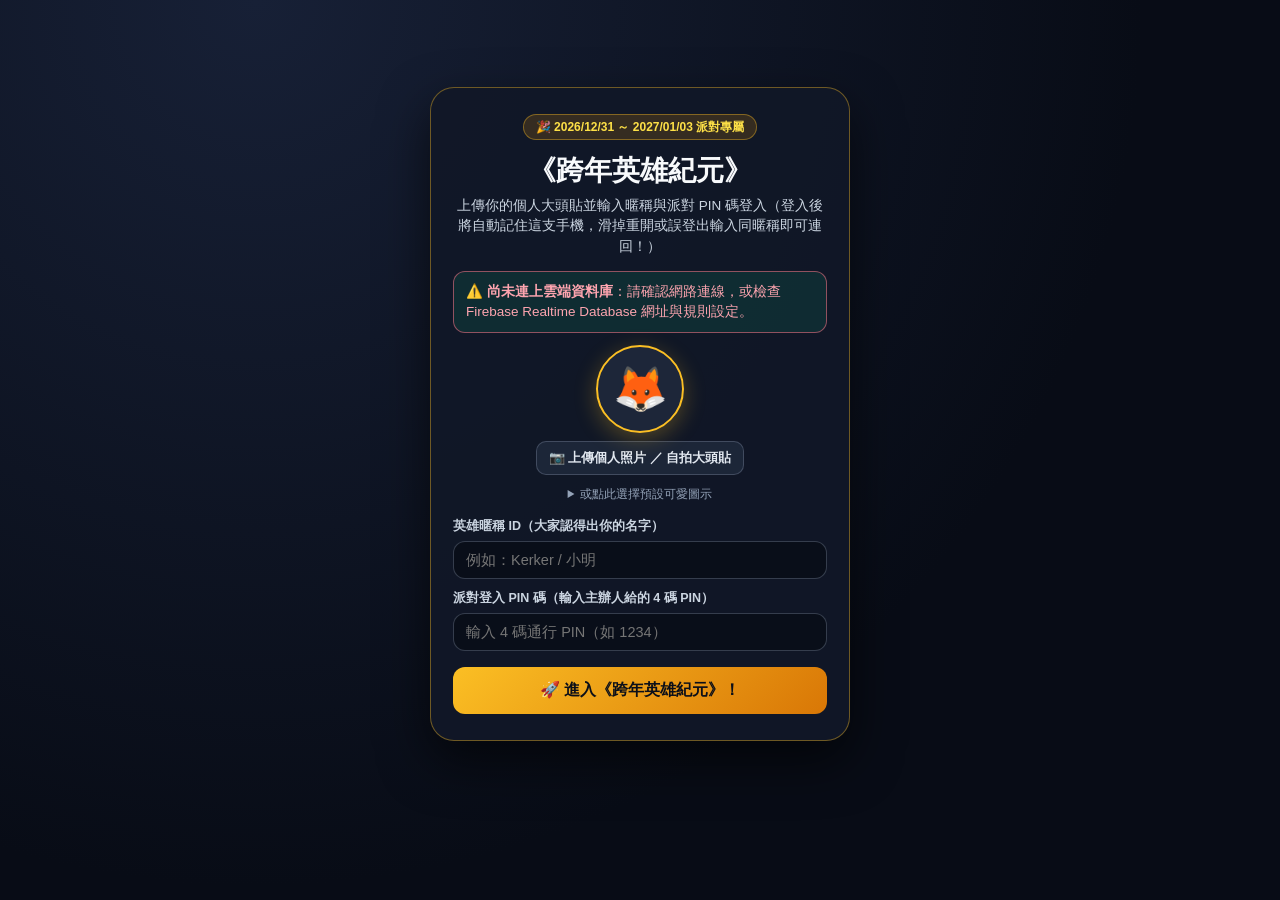
==== commit b8890502: "Add files via upload" ====
--- a/assets/web/index.html
+++ b/assets/web/index.html
@@ -24,6 +24,11 @@
     <div id="party-modal-body" class="modal-sheet"></div>
   </div>
 
+  <!-- 獨立全螢幕遊戲對戰視窗（參賽／觀戰專屬獨立空間，讓大廳永遠乾淨不雜亂！） -->
+  <div id="game-room-overlay" class="game-room-overlay hidden">
+    <div id="game-room-sheet" class="game-room-sheet"></div>
+  </div>
+
   <!-- 高清攻略圖卡全螢幕點擊放大檢視器 -->
   <div id="zoom-lightbox" class="zoom-lightbox hidden" onclick="if(event.target===this) PartyApp.closeImageZoom()">
     <div class="zoom-topbar">
@@ -46,6 +51,9 @@
     <div id="result-splash-card" class="result-splash-card" onclick="event.stopPropagation()"></div>
   </div>
 
+  <!-- 跨年煙火 ＆ 紅包金幣雨全螢幕特效畫布 -->
+  <canvas id="fx-canvas" style="position:fixed;inset:0;width:100%;height:100%;pointer-events:none;z-index:250;display:none;"></canvas>
+
   <!-- 頂部浮動通知 Toast -->
   <div id="app-toast" class="toast"></div>
 
--- a/assets/web/css/app.css
+++ b/assets/web/css/app.css
@@ -55,8 +55,14 @@
   font-size: 16.5px;
   color: #fff;
   letter-spacing: 0.3px;
-  flex-shrink: 0;
+  flex-shrink: 1;
+  min-width: 0;
+  max-width: 52vw;
+  overflow: hidden;
+  text-overflow: ellipsis;
   white-space: nowrap;
+  cursor: pointer;
+  user-select: none;
 }
 
 .top-status-group {
@@ -1542,3 +1548,165 @@
   opacity: 1;
   transform: translateX(-50%) translateY(0);
 }
+
+/* ==================== 獨立全螢幕遊戲對戰視窗 (#game-room-overlay) ＆ 清爽大廳門牌卡 ==================== */
+.game-room-overlay {
+  position: fixed;
+  inset: 0;
+  z-index: 120;
+  background: rgba(5, 8, 17, 0.94);
+  backdrop-filter: blur(12px);
+  display: flex;
+  flex-direction: column;
+  align-items: center;
+}
+
+.game-room-overlay.hidden {
+  display: none !important;
+}
+
+.game-room-sheet {
+  width: 100%;
+  max-width: 560px;
+  height: 100%;
+  display: flex;
+  flex-direction: column;
+  background: radial-gradient(circle at 50% 0%, #172036 0%, #090d18 70%);
+}
+
+.game-room-topbar {
+  padding: calc(10px + env(safe-area-inset-top, 0px)) 14px 10px 14px;
+  background: rgba(15, 23, 42, 0.96);
+  border-bottom: 1.5px solid rgba(251, 191, 36, 0.4);
+  display: flex;
+  justify-content: space-between;
+  align-items: center;
+  gap: 8px;
+  flex-shrink: 0;
+}
+
+.game-room-body {
+  flex: 1;
+  overflow-y: auto;
+  padding: 14px 14px calc(28px + env(safe-area-inset-bottom, 0px)) 14px;
+}
+
+.active-room-return-bar {
+  background: linear-gradient(135deg, rgba(245, 158, 11, 0.24), rgba(217, 119, 6, 0.16));
+  border: 1.5px solid rgba(251, 191, 36, 0.65);
+  border-radius: 14px;
+  padding: 11px 14px;
+  margin-bottom: 12px;
+  display: flex;
+  justify-content: space-between;
+  align-items: center;
+  gap: 10px;
+  cursor: pointer;
+  box-shadow: 0 6px 20px rgba(245, 158, 11, 0.18);
+}
+
+.lobby-door-card {
+  background: var(--card);
+  border: 1px solid var(--border);
+  border-radius: 16px;
+  padding: 12px 14px;
+  margin-bottom: 10px;
+}
+
+.lobby-door-card.my-room-border {
+  border: 1.5px solid rgba(251, 191, 36, 0.65);
+  background: linear-gradient(180deg, rgba(245, 158, 11, 0.1), rgba(17, 24, 39, 0.95));
+}
+
+.lobby-door-card.hh-border {
+  border-color: rgba(251, 113, 133, 0.5);
+}
+
+/* ==================== 商用級 UI/UX 升級：雙欄導覽、煙火花雨畫布、顯眼見證卡、4幕頒獎與個人紀念卡 ==================== */
+.bottom-nav.cols-2 {
+  grid-template-columns: repeat(2, 1fr);
+}
+
+.fx-canvas {
+  position: fixed;
+  inset: 0;
+  width: 100vw;
+  height: 100vh;
+  z-index: 255;
+  pointer-events: none;
+}
+
+.fx-canvas.hidden {
+  display: none !important;
+}
+
+.verify-prominent-card {
+  background: linear-gradient(135deg, rgba(180, 83, 9, 0.42), rgba(17, 24, 39, 0.98));
+  border: 2px solid var(--gold);
+  border-radius: 18px;
+  padding: 13px 14px;
+  margin-bottom: 10px;
+  box-shadow: 0 12px 30px rgba(245, 158, 11, 0.25);
+}
+
+.ceremony-steps-grid {
+  display: grid;
+  grid-template-columns: repeat(4, 1fr);
+  gap: 6px;
+}
+
+.trophy-mvp-banner {
+  background: radial-gradient(circle at 50% 0%, rgba(251, 191, 36, 0.38), rgba(17, 24, 39, 0.96) 72%);
+  border: 2.5px solid var(--gold);
+  border-radius: 22px;
+  padding: 22px 16px;
+  text-align: center;
+  margin-bottom: 14px;
+  box-shadow: 0 16px 40px rgba(245, 158, 11, 0.3);
+}
+
+.souvenir-card {
+  background: linear-gradient(160deg, #1b243b 0%, #0b1020 55%, #1e1633 100%);
+  border: 2px solid rgba(251, 191, 36, 0.72);
+  border-radius: 22px;
+  padding: 18px 16px;
+  margin-bottom: 14px;
+  box-shadow: 0 18px 44px rgba(0, 0, 0, 0.6);
+}
+
+.souvenir-header {
+  text-align: center;
+  padding-bottom: 12px;
+  border-bottom: 1px dashed rgba(251, 191, 36, 0.32);
+}
+
+.souvenir-hero {
+  display: flex;
+  align-items: center;
+  gap: 12px;
+  margin: 14px 0;
+}
+
+.souvenir-grid {
+  display: grid;
+  grid-template-columns: 1fr;
+  gap: 6px;
+  background: rgba(9, 13, 24, 0.68);
+  border: 1px solid rgba(148, 163, 184, 0.22);
+  border-radius: 14px;
+  padding: 10px 12px;
+}
+
+.souvenir-stat {
+  display: flex;
+  justify-content: space-between;
+  align-items: center;
+  font-size: 13px;
+  color: #cbd5e1;
+}
+
+.souvenir-stat b {
+  color: #fef08a;
+}
+
+
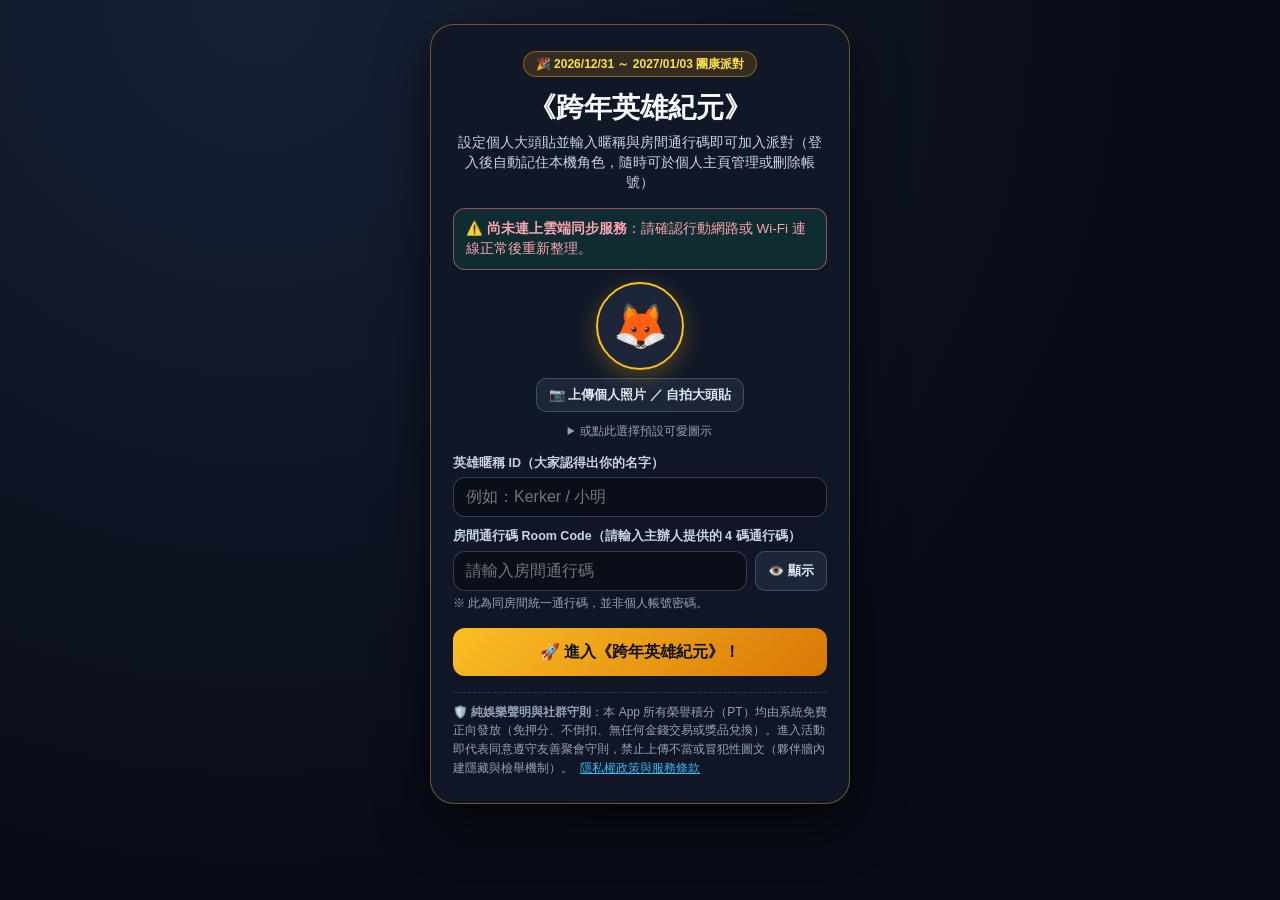
==== commit 08e0b1d4: "Add files via upload" ====
--- a/assets/web/index.html
+++ b/assets/web/index.html
@@ -51,7 +51,7 @@
     <div id="result-splash-card" class="result-splash-card" onclick="event.stopPropagation()"></div>
   </div>
 
-  <!-- 跨年煙火 ＆ 紅包金幣雨全螢幕特效畫布 -->
+  <!-- 跨年煙火 ＆ 慶典彩紙全螢幕特效畫布 -->
   <canvas id="fx-canvas" style="position:fixed;inset:0;width:100%;height:100%;pointer-events:none;z-index:250;display:none;"></canvas>
 
   <!-- 頂部浮動通知 Toast -->
--- a/assets/web/css/app.css
+++ b/assets/web/css/app.css
@@ -603,13 +603,13 @@
 .open-actions { margin-top: 10px; display: flex; flex-direction: column; gap: 8px; }
 .host-row { display: flex; gap: 8px; flex-wrap: wrap; align-items: center; }
 
-.betting-panel {
+.cheer-panel {
   margin-top: 12px;
   padding-top: 10px;
   border-top: 1px dashed rgba(148, 163, 184, 0.25);
 }
 
-.bet-header {
+.cheer-header {
   display: flex;
   justify-content: space-between;
   flex-wrap: wrap;
@@ -619,20 +619,20 @@
   margin-bottom: 6px;
 }
 
-.bet-btn-grid, .grid-2-btns, .owner-pick-grid {
+.cheer-btn-grid, .grid-2-btns, .owner-pick-grid {
   display: grid;
   grid-template-columns: repeat(2, 1fr);
   gap: 8px;
 }
 
-.btn-bet {
+.btn-cheer {
   background: rgba(245, 158, 11, 0.16);
   border: 1px solid rgba(251, 191, 36, 0.45);
   color: #fef08a;
   font-size: 13px;
 }
 
-.my-bet-tag {
+.my-cheer-tag {
   background: rgba(16, 185, 129, 0.16);
   border: 1px solid rgba(52, 211, 153, 0.45);
   color: #a7f3d0;
@@ -641,7 +641,7 @@
   font-size: 13px;
 }
 
-.locked-bet-msg {
+.locked-cheer-msg {
   background: rgba(30, 41, 59, 0.8);
   border: 1px solid rgba(148, 163, 184, 0.3);
   color: #cbd5e1;
@@ -664,7 +664,7 @@
   background: radial-gradient(circle at 50% 0%, rgba(225, 29, 72, 0.32), rgba(15, 23, 42, 0.95));
 }
 
-.btn-redpacket {
+.btn-nyegift {
   background: linear-gradient(135deg, #ef4444, #b91c1c);
   border: 2px solid #fde047;
   color: #fef08a;
@@ -694,7 +694,7 @@
 .quota-badges { display: flex; gap: 5px; flex-wrap: wrap; }
 .q-tag { font-size: 11px; font-weight: 700; padding: 2px 7px; border-radius: 6px; }
 .q-ok { background: rgba(16,185,129,0.18); color: #6ee7b7; }
-.q-bet { background: rgba(245,158,11,0.2); color: #fcd34d; }
+.q-cheer { background: rgba(245,158,11,0.2); color: #fcd34d; }
 .q-muted { background: rgba(148,163,184,0.18); color: #cbd5e1; }
 .q-lock { background: rgba(244,63,94,0.2); color: #fda4af; }
 
@@ -1710,3 +1710,318 @@
 }
 
 
+
+/* ==================== v1.0.3：棄權列、取消預測、成就獨立行、回合勝負彈窗、行動端排版優化 ==================== */
+input, textarea, select, .input-dark {
+  -webkit-user-select: text;
+  user-select: text;
+  touch-action: manipulation;
+  font-size: 16px; /* iOS 低於 16px 會自動放大頁面並干擾首次聚焦 */
+}
+
+.forfeit-bar {
+  display: flex;
+  justify-content: space-between;
+  align-items: center;
+  gap: 8px;
+  margin-top: 12px;
+  padding-top: 10px;
+  border-top: 1px dashed rgba(251, 113, 133, 0.35);
+}
+
+.cheer-regret-row {
+  display: flex;
+  justify-content: space-between;
+  align-items: center;
+  gap: 8px;
+  flex-wrap: wrap;
+}
+
+.rule-achv-line {
+  margin-top: 7px;
+  padding: 6px 9px;
+  border-radius: 9px;
+  background: rgba(245, 158, 11, 0.12);
+  border: 1px dashed rgba(251, 191, 36, 0.45);
+  color: #fde68a;
+  line-height: 1.5;
+}
+
+.stage-rule-txt {
+  line-height: 1.55;
+  color: #cbd5e1;
+}
+
+/* 回合勝負即時彈窗 */
+.round-fx-icon {
+  font-size: 54px;
+  line-height: 1.1;
+  margin-bottom: 6px;
+  animation: roundPop 0.35s ease-out;
+}
+.round-fx-title {
+  font-size: 21px;
+  font-weight: 900;
+  color: #fef08a;
+  margin-bottom: 6px;
+  word-break: keep-all;
+  overflow-wrap: anywhere;
+}
+.round-fx-detail {
+  font-size: 13px;
+  color: #cbd5e1;
+  background: rgba(9, 13, 24, 0.65);
+  border-radius: 10px;
+  padding: 6px 10px;
+}
+.result-splash-card.fx-lose {
+  background: radial-gradient(circle at 50% 0%, rgba(56, 189, 248, 0.25), rgba(15, 23, 42, 0.98) 72%);
+}
+.result-splash-card.fx-lose .round-fx-title { color: #bae6fd; }
+.result-splash-card.fx-neutral {
+  background: radial-gradient(circle at 50% 0%, rgba(148, 163, 184, 0.22), rgba(15, 23, 42, 0.98) 72%);
+}
+@keyframes roundPop {
+  0% { transform: scale(0.4); opacity: 0; }
+  70% { transform: scale(1.15); opacity: 1; }
+  100% { transform: scale(1); }
+}
+
+/* 行動端排版：中文避免單字孤行、膠囊標籤與分數不拆行 */
+.rule-block-inner, .muted-sm, .muted-xs, .section-title, .q-title, .toast-inline, .locked-cheer-msg, .my-cheer-tag {
+  line-break: strict;
+  overflow-wrap: anywhere;
+}
+.q-tag, .hh-tag, .scene-pill, .badge-pill, .status-badge, .chip-btn, .delta-chip {
+  white-space: nowrap;
+}
+.quota-item { flex-wrap: wrap; }
+.quota-badges { justify-content: flex-end; }
+.btn { line-height: 1.35; }
+
+/* ==================== v2.0 升級樣式：三欄光譜切塊、並列皇冠、神探排行榜、可點擊回顧列與推播定位高亮 ==================== */
+.field-hint {
+  font-size: 12px;
+  line-height: 1.45;
+  color: #93c5fd;
+  margin: 4px 0 5px 0;
+  overflow-wrap: anywhere;
+}
+
+.clickable-row {
+  cursor: pointer;
+  border-radius: 10px;
+  padding: 8px 10px !important;
+  margin-bottom: 4px;
+  transition: background 0.16s ease, border-color 0.16s ease, transform 0.12s ease;
+  border: 1px solid rgba(148, 163, 184, 0.14);
+  background: rgba(15, 23, 42, 0.55);
+}
+
+.clickable-row:hover,
+.clickable-row:active {
+  background: rgba(56, 189, 248, 0.14);
+  border-color: rgba(251, 191, 36, 0.55);
+  transform: scale(0.992);
+}
+
+/* e & S3: 數字順風耳 ＆ 頻率同步 左／中／右 三區塊獨立卡片 */
+.spectrum-3col {
+  display: grid;
+  grid-template-columns: repeat(3, minmax(0, 1fr));
+  gap: 7px;
+  margin-bottom: 10px;
+  align-items: stretch;
+}
+
+.spec-col {
+  background: rgba(15, 23, 42, 0.88);
+  border: 1px solid rgba(148, 163, 184, 0.28);
+  border-radius: 12px;
+  padding: 8px 9px;
+  display: flex;
+  flex-direction: column;
+  justify-content: space-between;
+  gap: 5px;
+  min-width: 0;
+}
+
+.spec-low,
+.spec-col-left {
+  border-color: rgba(56, 189, 248, 0.5);
+  background: linear-gradient(180deg, rgba(14, 116, 144, 0.24), rgba(15, 23, 42, 0.92));
+  text-align: left;
+}
+
+.spec-mid,
+.spec-col-mid {
+  border-style: dashed;
+  border-color: rgba(251, 191, 36, 0.45);
+  background: rgba(30, 41, 59, 0.65);
+  text-align: center;
+  justify-content: center;
+}
+
+.spec-high,
+.spec-col-right {
+  border-color: rgba(251, 113, 133, 0.5);
+  background: linear-gradient(180deg, rgba(190, 18, 60, 0.24), rgba(15, 23, 42, 0.92));
+  text-align: right;
+}
+
+.spec-tag {
+  font-size: 11px;
+  font-weight: 800;
+  color: #fde047;
+  letter-spacing: 0.02em;
+}
+
+.spec-txt {
+  font-size: 13px;
+  font-weight: 800;
+  line-height: 1.38;
+  color: #f8fafc;
+  overflow-wrap: anywhere;
+}
+
+.spec-mid-hint {
+  font-size: 11.5px;
+  line-height: 1.4;
+  color: #cbd5e1;
+  overflow-wrap: anywhere;
+}
+
+/* q1: 觀戰與應援預測名單膠囊 */
+.spec-chip {
+  display: inline-flex;
+  align-items: center;
+  gap: 3px;
+  font-size: 11.5px;
+  font-weight: 700;
+  padding: 3px 8px;
+  border-radius: 999px;
+  background: rgba(56, 189, 248, 0.14);
+  border: 1px solid rgba(56, 189, 248, 0.35);
+  color: #e0f2fe;
+}
+
+/* t: 匿名爆料投票 並列皇冠與同票合併列 */
+.poll-crown-banner {
+  background: radial-gradient(circle at 50% 0%, rgba(251, 191, 36, 0.28), rgba(15, 23, 42, 0.95) 75%);
+  border: 1.5px solid var(--gold);
+  border-radius: 14px;
+  padding: 12px;
+  text-align: center;
+  margin-bottom: 8px;
+}
+
+.poll-tied-chips {
+  display: flex;
+  flex-wrap: wrap;
+  gap: 7px;
+  justify-content: center;
+  margin-top: 8px;
+}
+
+.crown-winner-chip {
+  display: inline-flex;
+  align-items: center;
+  gap: 4px;
+  background: rgba(245, 158, 11, 0.24);
+  border: 1.5px solid #fbbf24;
+  color: #fef08a;
+  font-weight: 900;
+  font-size: 14.5px;
+  padding: 5px 12px;
+  border-radius: 999px;
+}
+
+.poll-tier-row {
+  display: flex;
+  justify-content: space-between;
+  align-items: center;
+  gap: 8px;
+  flex-wrap: wrap;
+  padding: 7px 10px;
+  border-radius: 10px;
+  background: rgba(15, 23, 42, 0.65);
+  border: 1px solid rgba(148, 163, 184, 0.2);
+  margin-bottom: 5px;
+  font-size: 13px;
+}
+
+/* v: 跨年分享篇・讀心神探風雲榜 */
+.detective-rank-row {
+  display: flex;
+  justify-content: space-between;
+  align-items: center;
+  gap: 10px;
+  padding: 9px 11px;
+  border-radius: 12px;
+  background: rgba(15, 23, 42, 0.72);
+  border: 1px solid rgba(148, 163, 184, 0.22);
+  margin-bottom: 6px;
+}
+
+.detective-rank-row.champ,
+.detective-rank-row.top1 {
+  background: linear-gradient(135deg, rgba(245, 158, 11, 0.22), rgba(15, 23, 42, 0.92));
+  border-color: rgba(251, 191, 36, 0.7);
+}
+
+.det-rank-num {
+  font-size: 15px;
+  font-weight: 900;
+  color: #fde047;
+  min-width: 38px;
+  text-align: center;
+}
+
+/* g: 點擊推播自動跳轉至認證卡片時的呼吸高亮動畫 */
+@keyframes pulseFocus {
+  0%, 100% { box-shadow: 0 0 0 0 rgba(251, 191, 36, 0.85); transform: scale(1); }
+  50% { box-shadow: 0 0 0 8px rgba(251, 191, 36, 0); transform: scale(1.015); }
+}
+
+.pulse-focus {
+  animation: pulseFocus 0.8s ease-in-out 3;
+  border-color: #fef08a !important;
+}
+.host-row .btn { flex: 1 1 auto; }
+
+/* B1: 8 秒不詞窮 極簡秒讀題目卡 */
+.fs-topic-card {
+  margin: 6px 0 10px;
+  padding: 12px 14px;
+  border-radius: 14px;
+  background: linear-gradient(145deg, rgba(30, 41, 59, 0.92), rgba(15, 23, 42, 0.96));
+  border: 1.5px solid rgba(251, 191, 36, 0.55);
+  box-shadow: 0 6px 18px rgba(0, 0, 0, 0.35);
+  text-align: center;
+}
+
+.fs-topic-rule {
+  font-size: 12px;
+  font-weight: 700;
+  color: #94a3b8;
+  letter-spacing: 0.4px;
+  margin-bottom: 4px;
+}
+
+.fs-topic-main {
+  font-size: 22px;
+  font-weight: 900;
+  color: #fef08a;
+  line-height: 1.32;
+  letter-spacing: 0.5px;
+}
+
+@media (max-width: 390px) {
+  html, body { font-size: 14.5px; }
+  .section-card, .hero-profile-card, .table-card, .theme-stage-card { padding: 13px; }
+  .btn { padding: 9px 12px; font-size: 14px; }
+  .btn-sm { padding: 7px 10px; font-size: 12.5px; }
+  .q-tag { font-size: 10.5px; padding: 2px 6px; }
+  .rule-guide-box { font-size: 12.4px; }
+  .owner-pick-grid, .cheer-btn-grid { gap: 6px; }
+}
